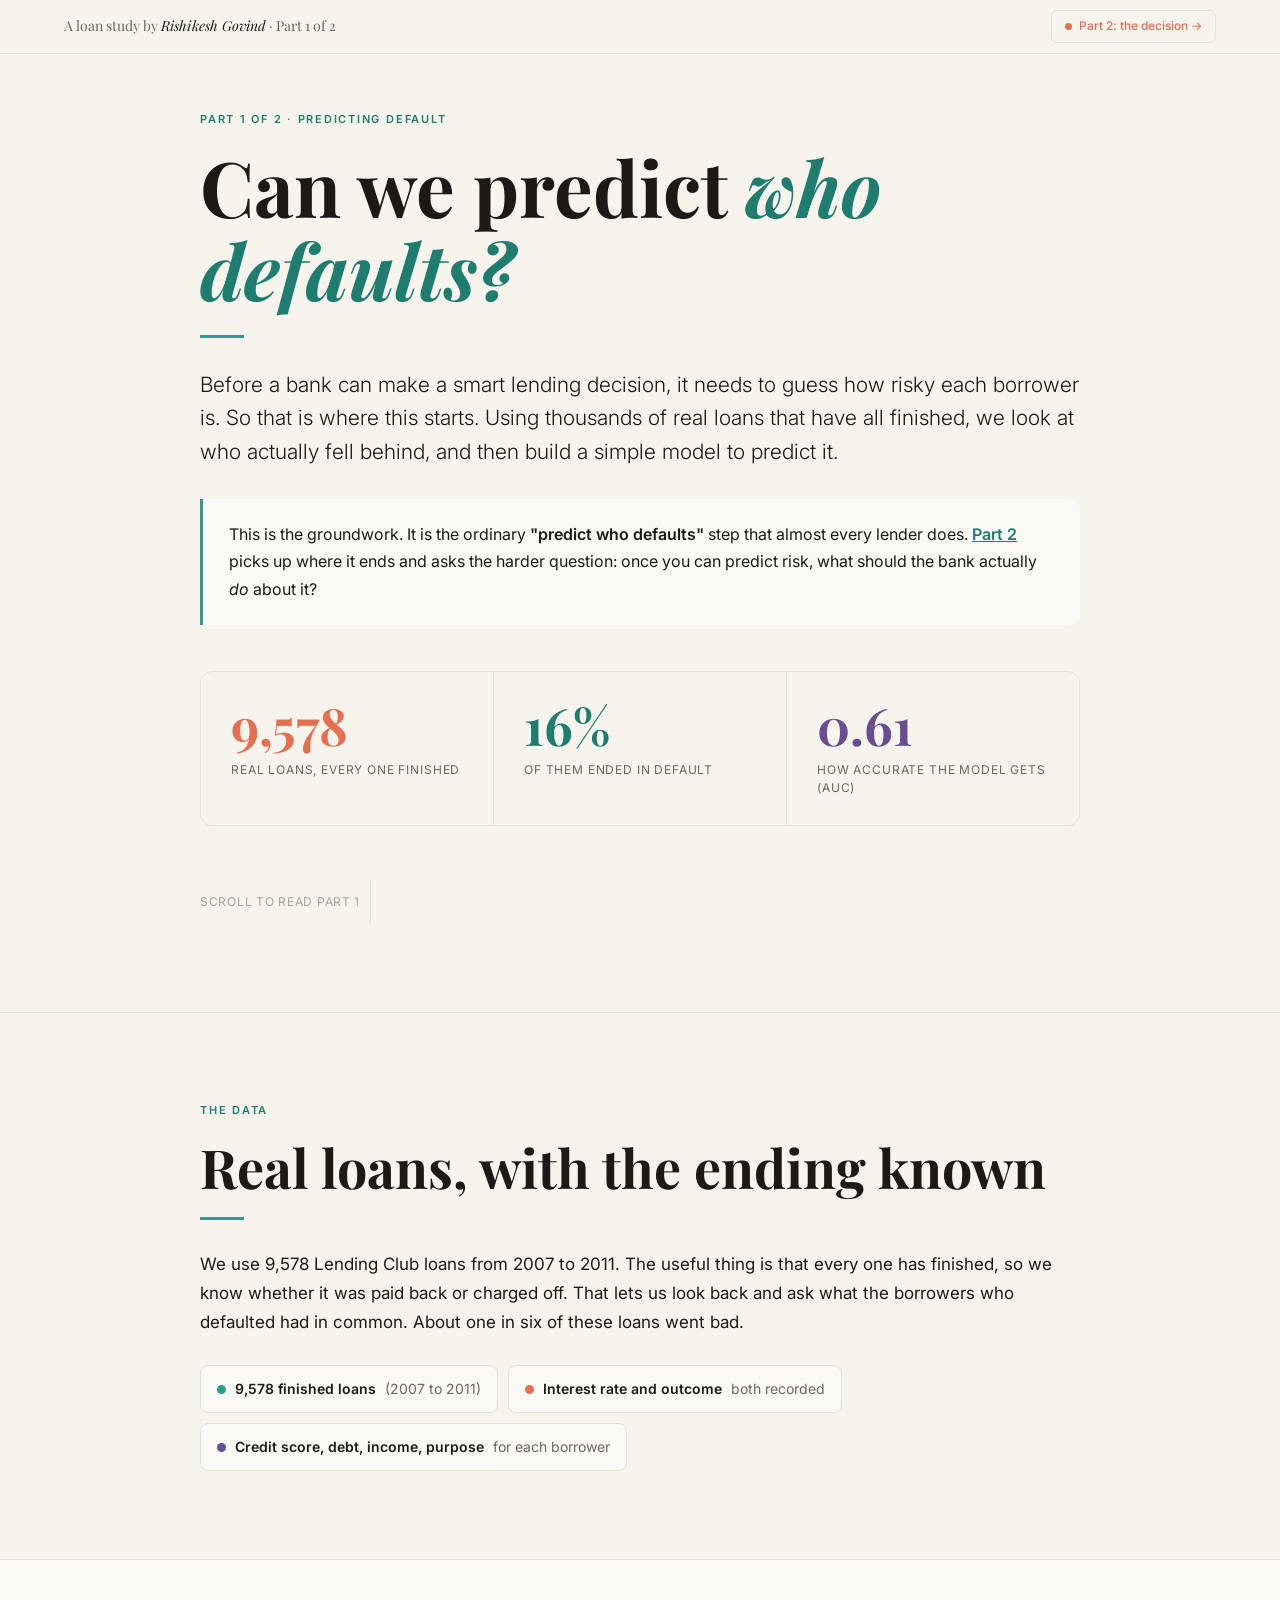
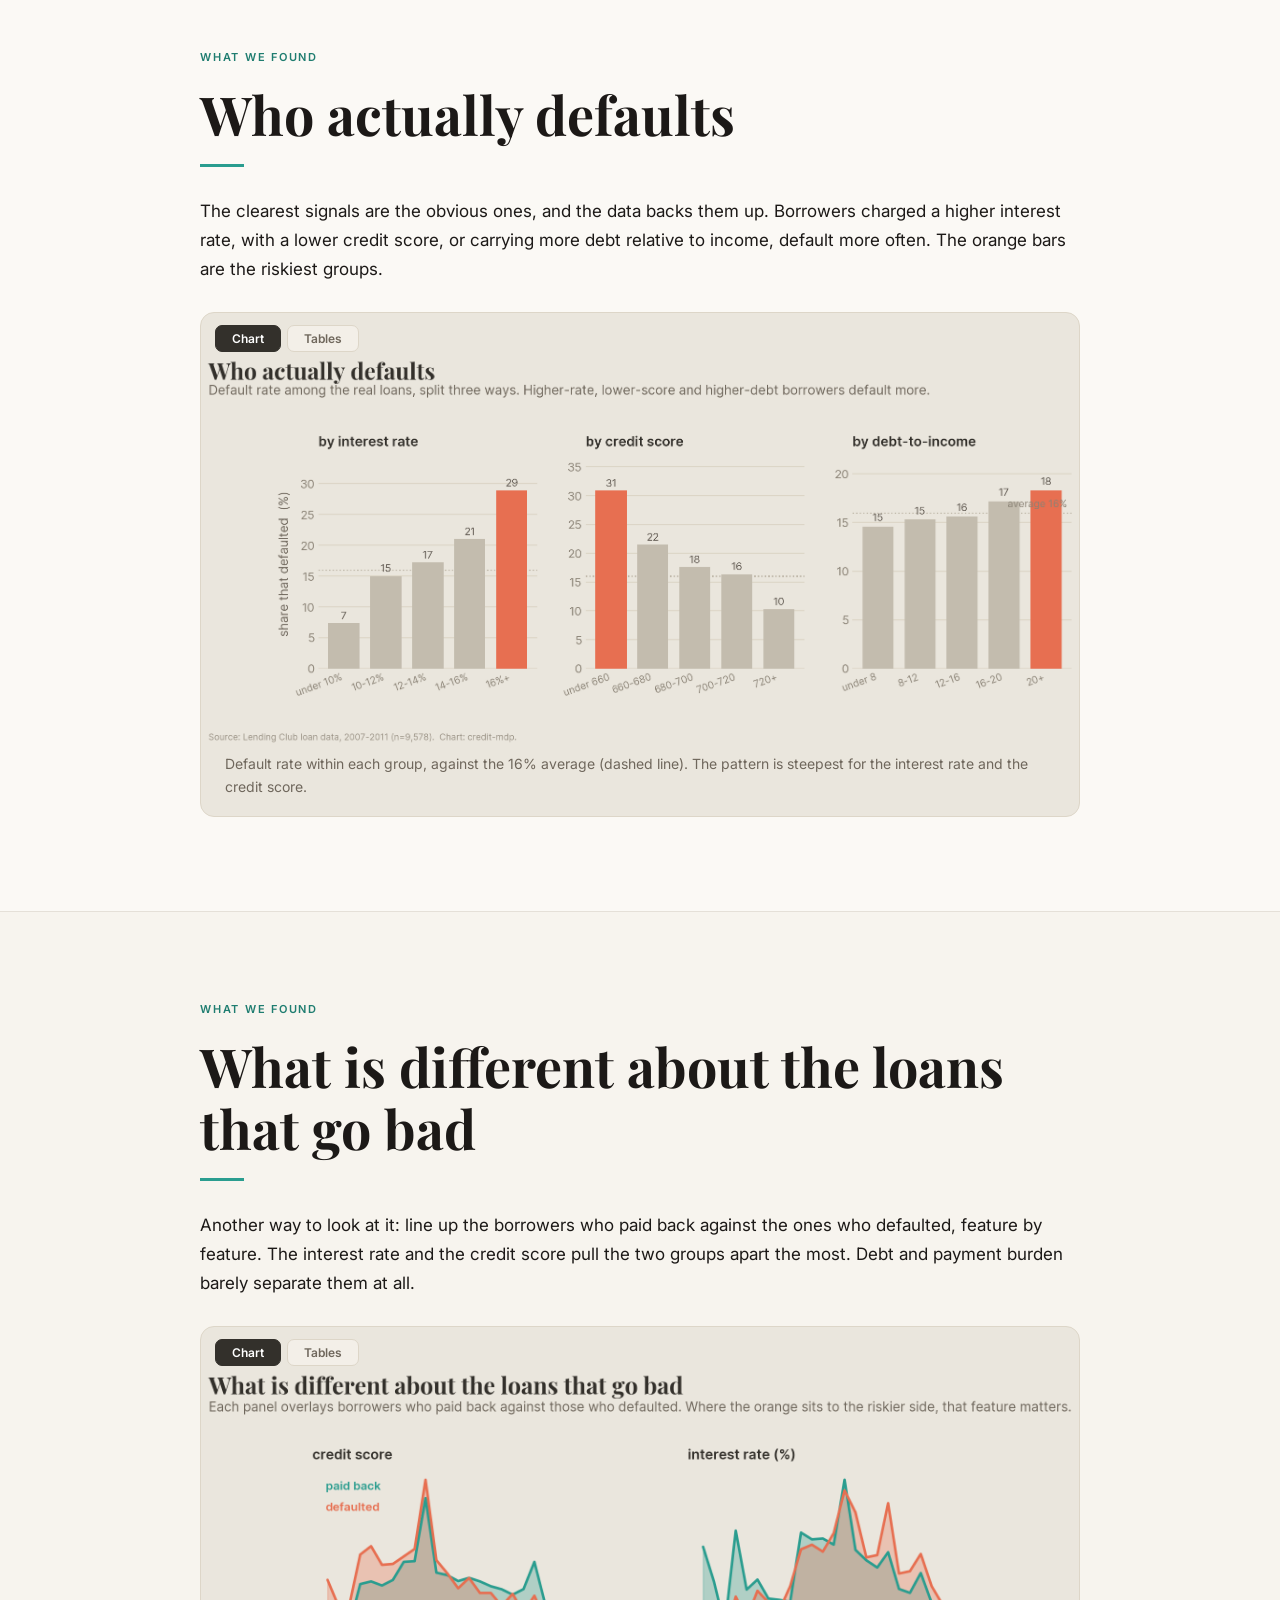
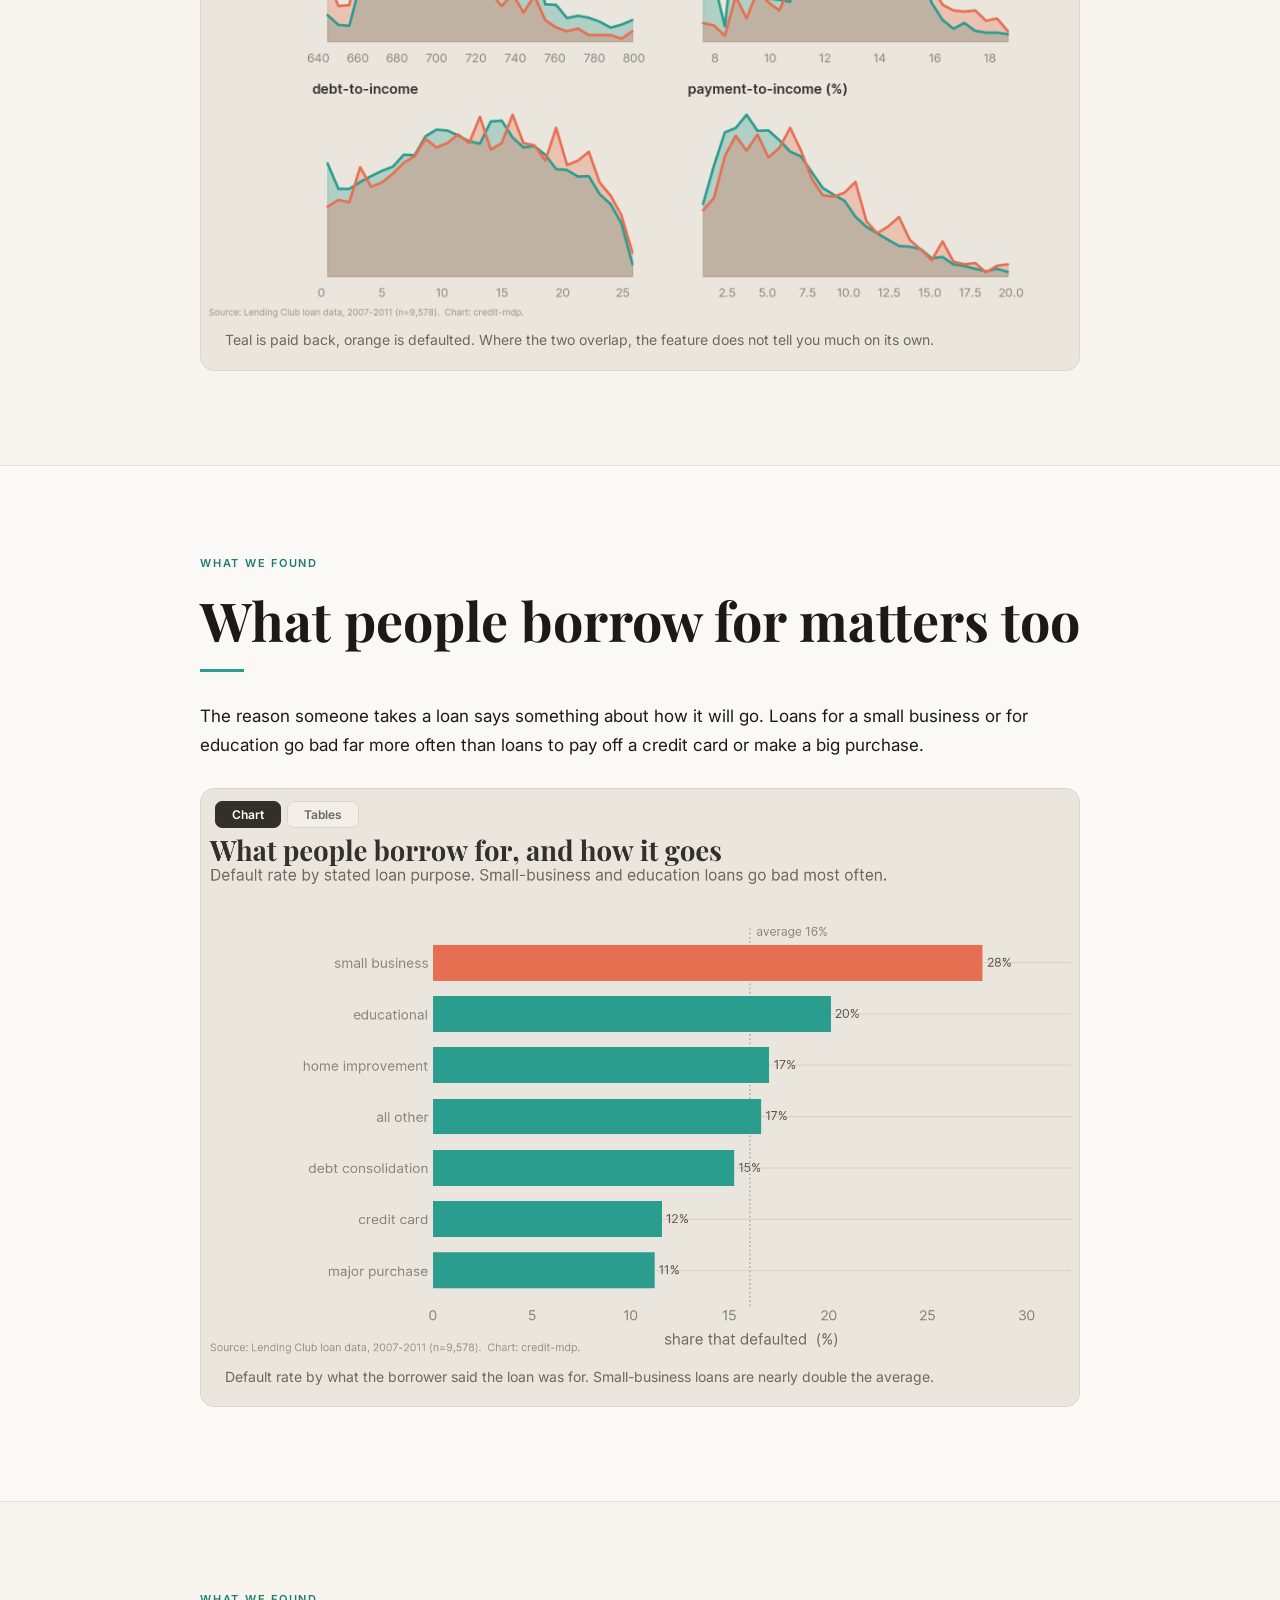
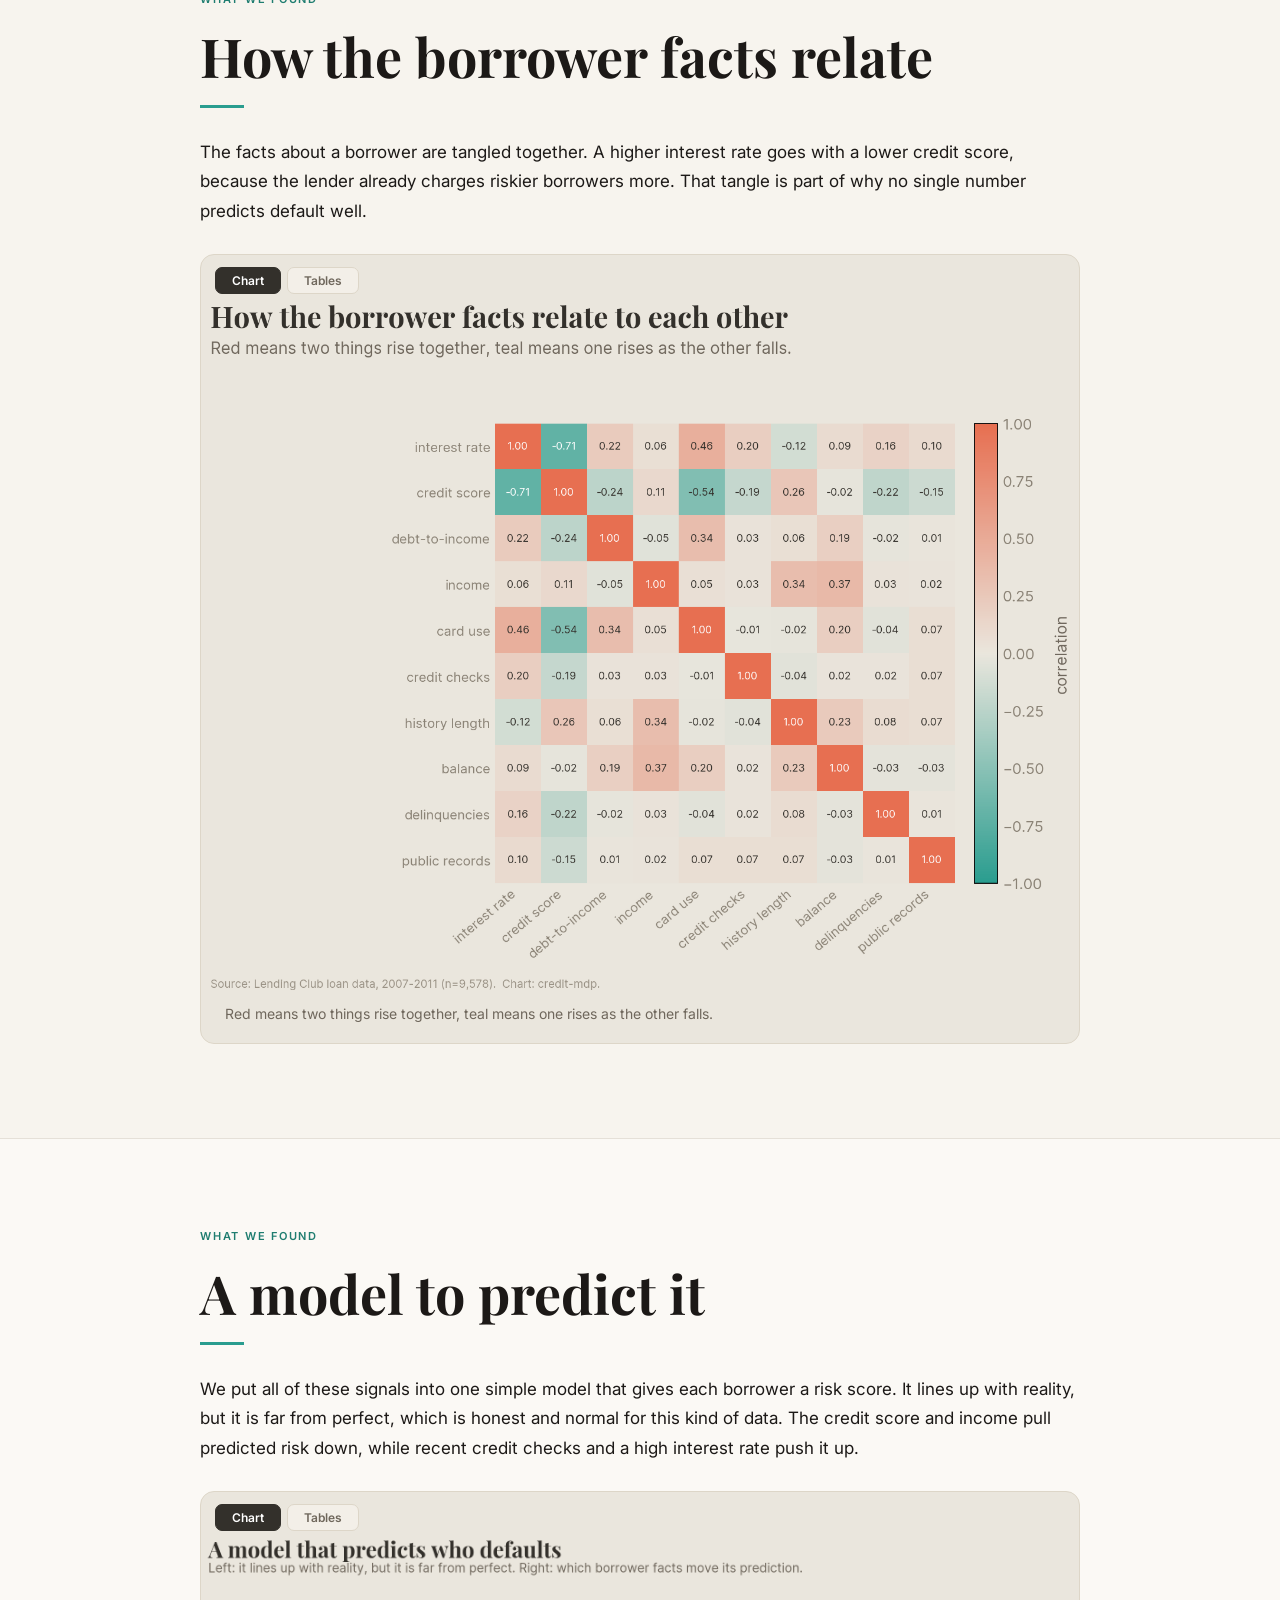
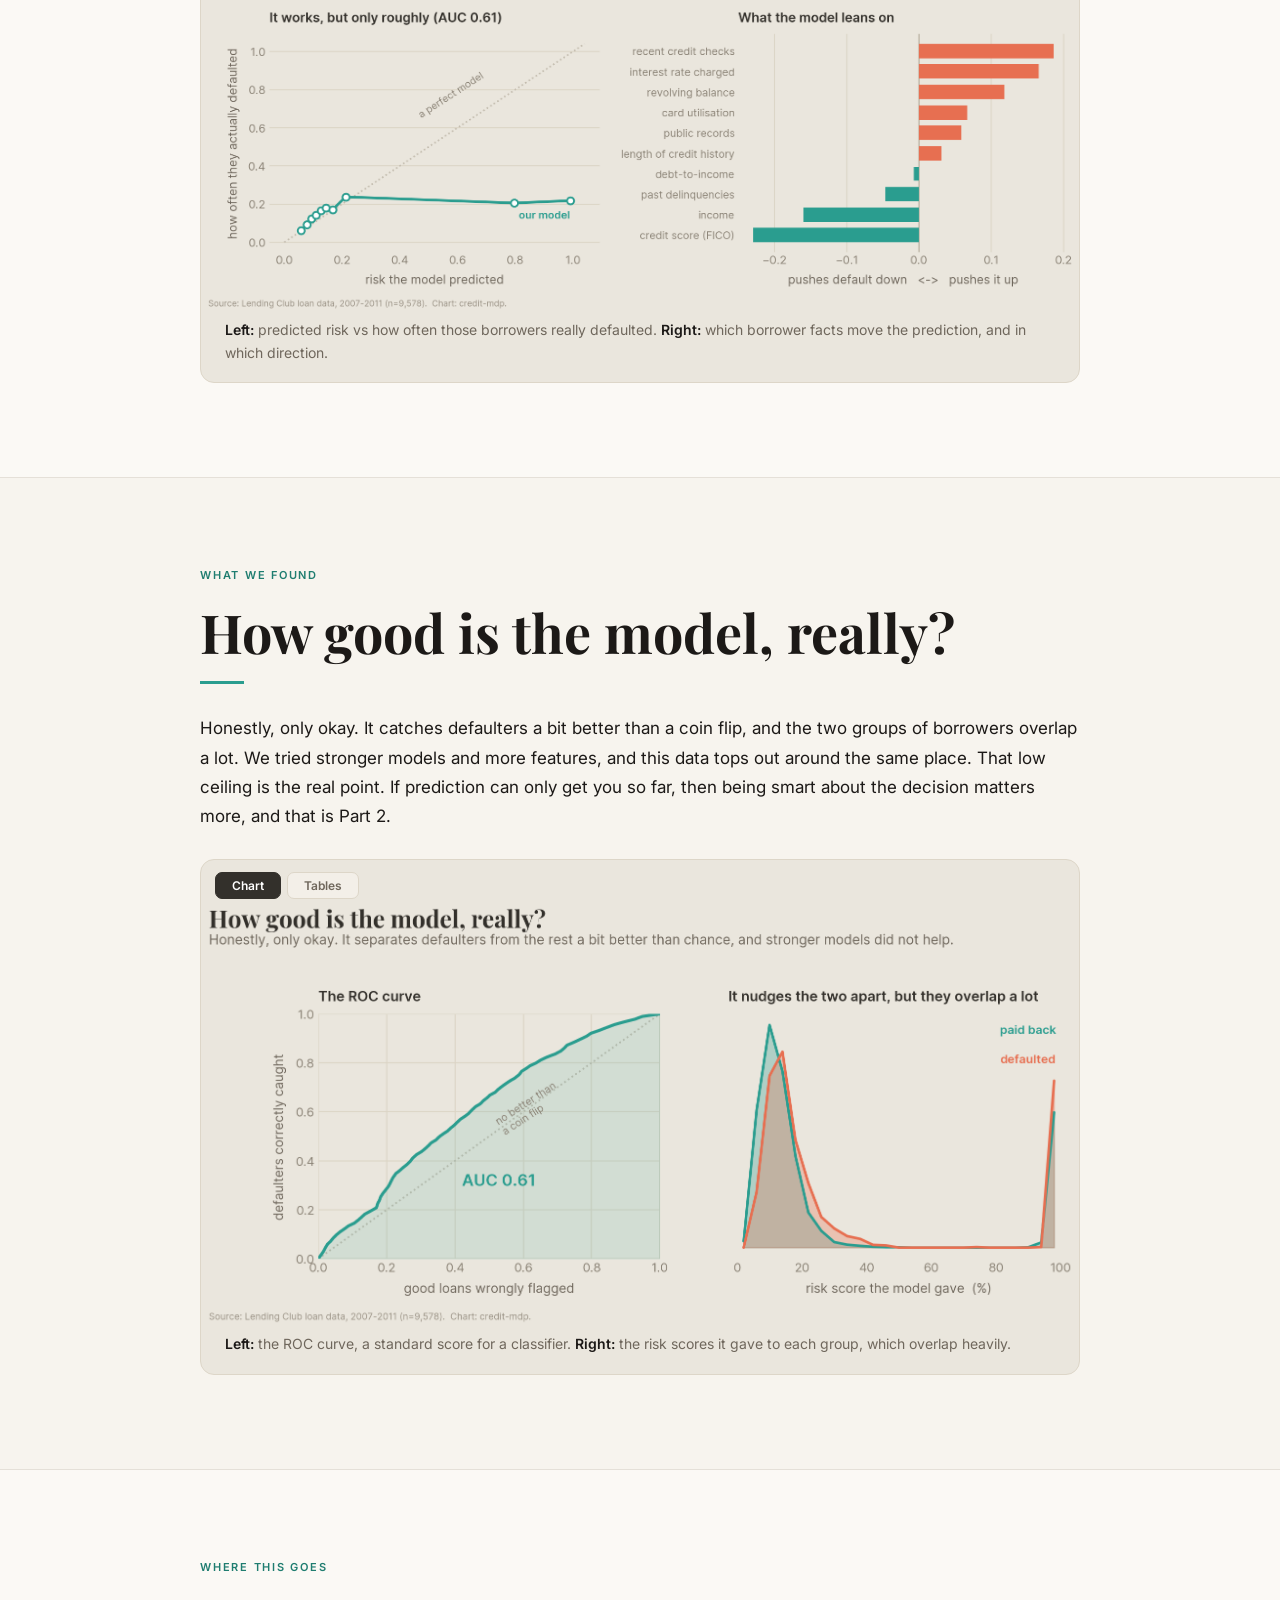
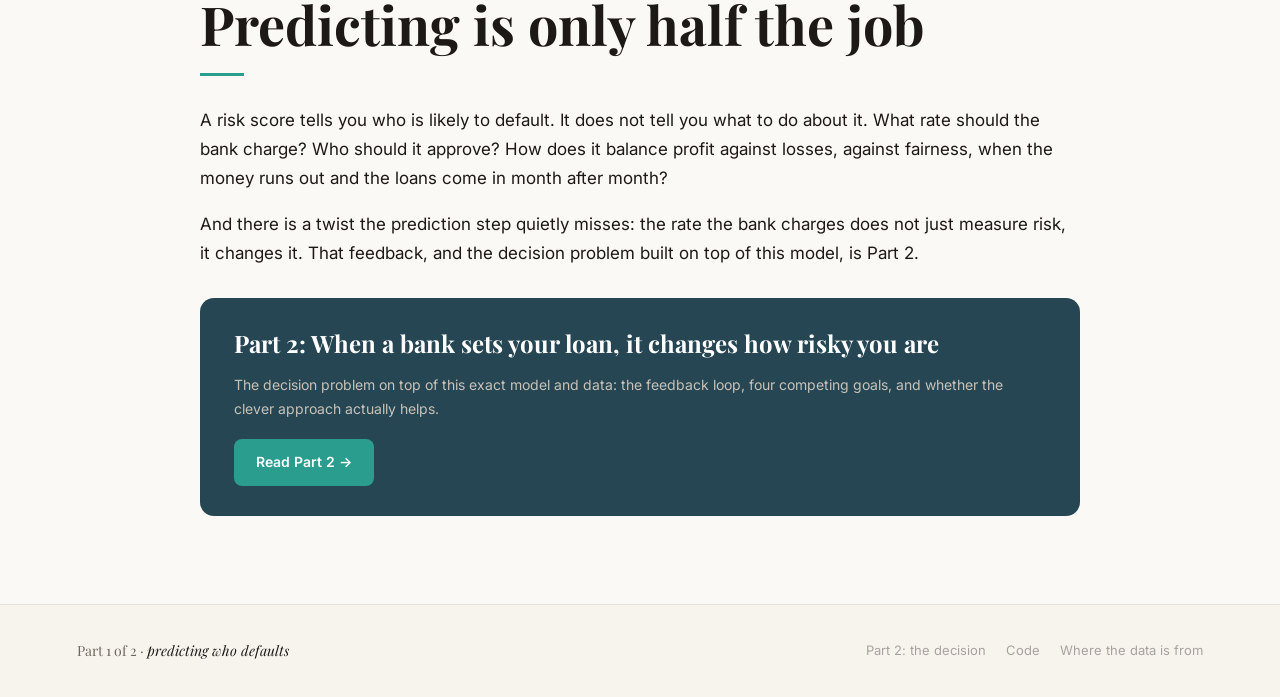
==== docs/part1.html @ 641b3287 "add prediction page" ====
<!DOCTYPE html>
<html lang="en">
<head>
<meta charset="utf-8" />
<meta name="viewport" content="width=device-width, initial-scale=1" />
<title>Part 1 — Can we predict who defaults?</title>
<link rel="preconnect" href="https://fonts.googleapis.com">
<link rel="preconnect" href="https://fonts.gstatic.com" crossorigin>
<link href="https://fonts.googleapis.com/css2?family=Playfair+Display:ital,wght@0,400;0,700;1,400;1,700&family=Inter:wght@300;400;500;600&display=swap" rel="stylesheet">
<link rel="stylesheet" href="style.css">
</head>
<body>

<nav id="topnav">
  <div class="brand">A loan study by <em>Rishikesh Govind</em> &middot; Part 1 of 2</div>
  <div class="nav-links">
    <a class="nav-link a2" href="index.html"><span class="dot"></span>Part 2: the decision &rarr;</a>
  </div>
</nav>

<!-- HERO -->
<section id="hero">
  <div class="fade in">
    <div class="eyebrow">Part 1 of 2 &middot; predicting default</div>
    <h1>Can we predict <em>who defaults?</em></h1>
    <div class="accent-line"></div>
    <p class="lead">Before a bank can make a smart lending decision, it needs to guess
    how risky each borrower is. So that is where this starts. Using thousands of real
    loans that have all finished, we look at who actually fell behind, and then build
    a simple model to predict it.</p>
    <div class="hero-note">
      <p>This is the groundwork. It is the ordinary <strong>"predict who defaults"</strong>
      step that almost every lender does. <a href="index.html" style="color:var(--teal-deep);font-weight:600;">Part 2</a>
      picks up where it ends and asks the harder question: once you can predict risk,
      what should the bank actually <em>do</em> about it?</p>
    </div>
    <div class="hero-stats">
      <div class="stat"><div class="num o">9,578</div><div class="lbl">real loans, every one finished</div></div>
      <div class="stat"><div class="num">16%</div><div class="lbl">of them ended in default</div></div>
      <div class="stat"><div class="num v">0.61</div><div class="lbl">how accurate the model gets (AUC)</div></div>
    </div>
    <div class="scroll-cue">SCROLL TO READ PART 1</div>
  </div>
</section>

<!-- DATA -->
<section id="data">
  <div class="fade">
    <div class="eyebrow">The data</div>
    <h2>Real loans, with the ending known</h2>
    <div class="accent-line"></div>
    <p>We use 9,578 Lending Club loans from 2007 to 2011. The useful thing is that
    every one has finished, so we know whether it was paid back or charged off. That
    lets us look back and ask what the borrowers who defaulted had in common. About
    one in six of these loans went bad.</p>
    <div class="chips">
      <span class="chip"><span class="d" style="background:var(--teal)"></span><strong>9,578 finished loans</strong> (2007 to 2011)</span>
      <span class="chip"><span class="d" style="background:var(--orange)"></span><strong>Interest rate and outcome</strong> both recorded</span>
      <span class="chip"><span class="d" style="background:var(--violet)"></span><strong>Credit score, debt, income, purpose</strong> for each borrower</span>
    </div>
  </div>
</section>

<!-- WHO DEFAULTS -->
<section id="who" class="alt">
  <div class="fade">
    <div class="eyebrow">What we found</div>
    <h2>Who actually defaults</h2>
    <div class="accent-line"></div>
    <p>The clearest signals are the obvious ones, and the data backs them up.
    Borrowers charged a higher interest rate, with a lower credit score, or carrying
    more debt relative to income, default more often. The orange bars are the riskiest
    groups.</p>
    <figure class="viz">
      <div class="viz-tabs">
        <button class="viz-tab is-active" data-view="chart">Chart</button>
        <button class="viz-tab" data-view="data">Tables</button>
      </div>
      <div class="viz-chart"><img src="figures/who_defaults.png" alt="Default rate by interest rate, credit score, and debt-to-income" /></div>
      <div class="viz-data" hidden>
        <!-- TABLE:who_defaults:START -->
<p class="data-h">Default rate by interest rate</p><table class="data-table"><thead><tr><th>Group</th><th>Default rate</th></tr></thead><tbody><tr><td>under 10%</td><td>7%</td></tr><tr><td>10-12%</td><td>15%</td></tr><tr><td>12-14%</td><td>17%</td></tr><tr><td>14-16%</td><td>21%</td></tr><tr><td>16%+</td><td>29%</td></tr></tbody></table><p class="data-h">Default rate by credit score</p><table class="data-table"><thead><tr><th>Group</th><th>Default rate</th></tr></thead><tbody><tr><td>under 660</td><td>31%</td></tr><tr><td>660-680</td><td>22%</td></tr><tr><td>680-700</td><td>18%</td></tr><tr><td>700-720</td><td>16%</td></tr><tr><td>720+</td><td>10%</td></tr></tbody></table><p class="data-h">Default rate by debt-to-income</p><table class="data-table"><thead><tr><th>Group</th><th>Default rate</th></tr></thead><tbody><tr><td>under 8</td><td>15%</td></tr><tr><td>8-12</td><td>15%</td></tr><tr><td>12-16</td><td>16%</td></tr><tr><td>16-20</td><td>17%</td></tr><tr><td>20+</td><td>18%</td></tr></tbody></table><p class="data-caption">Every bar on the chart. Overall default rate 16% across 9,578 loans.</p>
<!-- TABLE:who_defaults:END -->
      </div>
      <figcaption class="fig-cap">Default rate within each group, against the 16%
      average (dashed line). The pattern is steepest for the interest rate and the
      credit score.</figcaption>
    </figure>
  </div>
</section>

<!-- DISTRIBUTIONS -->
<section id="distributions">
  <div class="fade">
    <div class="eyebrow">What we found</div>
    <h2>What is different about the loans that go bad</h2>
    <div class="accent-line"></div>
    <p>Another way to look at it: line up the borrowers who paid back against the ones
    who defaulted, feature by feature. The interest rate and the credit score pull the
    two groups apart the most. Debt and payment burden barely separate them at all.</p>
    <figure class="viz">
      <div class="viz-tabs">
        <button class="viz-tab is-active" data-view="chart">Chart</button>
        <button class="viz-tab" data-view="data">Tables</button>
      </div>
      <div class="viz-chart"><img src="figures/distributions.png" alt="distributions" /></div>
      <div class="viz-data" hidden>
        <!-- TABLE:distributions:START -->
<table class="data-table"><thead><tr><th>Feature</th><th>Typical: paid back</th><th>Typical: defaulted</th></tr></thead><tbody><tr><td>credit score</td><td>707.0</td><td>692.0</td></tr><tr><td>interest rate (%)</td><td>12.2</td><td>13.2</td></tr><tr><td>debt-to-income</td><td>12.5</td><td>13.3</td></tr><tr><td>payment-to-income (%)</td><td>5.8</td><td>6.5</td></tr></tbody></table><p class="data-caption">The median borrower in each group. Bigger gaps mean the feature separates the two outcomes more.</p>
<!-- TABLE:distributions:END -->
      </div>
      <figcaption class="fig-cap">Teal is paid back, orange is defaulted. Where the two
      overlap, the feature does not tell you much on its own.</figcaption>
    </figure>
  </div>
</section>

<!-- PURPOSE -->
<section id="purpose" class="alt">
  <div class="fade">
    <div class="eyebrow">What we found</div>
    <h2>What people borrow for matters too</h2>
    <div class="accent-line"></div>
    <p>The reason someone takes a loan says something about how it will go. Loans for
    a small business or for education go bad far more often than loans to pay off a
    credit card or make a big purchase.</p>
    <figure class="viz">
      <div class="viz-tabs">
        <button class="viz-tab is-active" data-view="chart">Chart</button>
        <button class="viz-tab" data-view="data">Tables</button>
      </div>
      <div class="viz-chart"><img src="figures/default_by_purpose.png" alt="Default rate by stated loan purpose" /></div>
      <div class="viz-data" hidden>
        <!-- TABLE:default_by_purpose:START -->
<table class="data-table"><thead><tr><th>Loan purpose</th><th>Default rate</th><th>Number of loans</th></tr></thead><tbody><tr><td>small business</td><td>28%</td><td>619</td></tr><tr><td>educational</td><td>20%</td><td>343</td></tr><tr><td>home improvement</td><td>17%</td><td>629</td></tr><tr><td>all other</td><td>17%</td><td>2,331</td></tr><tr><td>debt consolidation</td><td>15%</td><td>3,957</td></tr><tr><td>credit card</td><td>12%</td><td>1,262</td></tr><tr><td>major purchase</td><td>11%</td><td>437</td></tr></tbody></table><p class="data-caption">Default rate by stated purpose. Overall 16%.</p>
<!-- TABLE:default_by_purpose:END -->
      </div>
      <figcaption class="fig-cap">Default rate by what the borrower said the loan was
      for. Small-business loans are nearly double the average.</figcaption>
    </figure>
  </div>
</section>

<!-- CORRELATIONS -->
<section id="correlations">
  <div class="fade">
    <div class="eyebrow">What we found</div>
    <h2>How the borrower facts relate</h2>
    <div class="accent-line"></div>
    <p>The facts about a borrower are tangled together. A higher interest rate goes
    with a lower credit score, because the lender already charges riskier borrowers
    more. That tangle is part of why no single number predicts default well.</p>
    <figure class="viz">
      <div class="viz-tabs">
        <button class="viz-tab is-active" data-view="chart">Chart</button>
        <button class="viz-tab" data-view="data">Tables</button>
      </div>
      <div class="viz-chart"><img src="figures/correlations.png" alt="correlations" /></div>
      <div class="viz-data" hidden>
        <!-- TABLE:correlations:START -->
<p class="data-h">How strongly each fact links to defaulting</p><table class="data-table"><thead><tr><th>Borrower fact</th><th>Link to defaulting</th></tr></thead><tbody><tr><td>interest rate</td><td>+0.160</td></tr><tr><td>credit score</td><td>-0.150</td></tr><tr><td>credit checks</td><td>+0.149</td></tr><tr><td>card use</td><td>+0.082</td></tr><tr><td>balance</td><td>+0.054</td></tr><tr><td>public records</td><td>+0.049</td></tr><tr><td>debt-to-income</td><td>+0.037</td></tr><tr><td>income</td><td>-0.033</td></tr><tr><td>history length</td><td>-0.029</td></tr><tr><td>delinquencies</td><td>+0.009</td></tr></tbody></table><p class="data-h">The full table of relationships</p><div class="data-scroll"><table class="data-table"><thead><tr><th>fact</th><th>interest rate</th><th>credit score</th><th>debt-to-income</th><th>income</th><th>card use</th><th>credit checks</th><th>history length</th><th>balance</th><th>delinquencies</th><th>public records</th></tr></thead><tbody><tr><td>interest rate</td><td>+1.00</td><td>-0.71</td><td>+0.22</td><td>+0.06</td><td>+0.46</td><td>+0.20</td><td>-0.12</td><td>+0.09</td><td>+0.16</td><td>+0.10</td></tr><tr><td>credit score</td><td>-0.71</td><td>+1.00</td><td>-0.24</td><td>+0.11</td><td>-0.54</td><td>-0.19</td><td>+0.26</td><td>-0.02</td><td>-0.22</td><td>-0.15</td></tr><tr><td>debt-to-income</td><td>+0.22</td><td>-0.24</td><td>+1.00</td><td>-0.05</td><td>+0.34</td><td>+0.03</td><td>+0.06</td><td>+0.19</td><td>-0.02</td><td>+0.01</td></tr><tr><td>income</td><td>+0.06</td><td>+0.11</td><td>-0.05</td><td>+1.00</td><td>+0.05</td><td>+0.03</td><td>+0.34</td><td>+0.37</td><td>+0.03</td><td>+0.02</td></tr><tr><td>card use</td><td>+0.46</td><td>-0.54</td><td>+0.34</td><td>+0.05</td><td>+1.00</td><td>-0.01</td><td>-0.02</td><td>+0.20</td><td>-0.04</td><td>+0.07</td></tr><tr><td>credit checks</td><td>+0.20</td><td>-0.19</td><td>+0.03</td><td>+0.03</td><td>-0.01</td><td>+1.00</td><td>-0.04</td><td>+0.02</td><td>+0.02</td><td>+0.07</td></tr><tr><td>history length</td><td>-0.12</td><td>+0.26</td><td>+0.06</td><td>+0.34</td><td>-0.02</td><td>-0.04</td><td>+1.00</td><td>+0.23</td><td>+0.08</td><td>+0.07</td></tr><tr><td>balance</td><td>+0.09</td><td>-0.02</td><td>+0.19</td><td>+0.37</td><td>+0.20</td><td>+0.02</td><td>+0.23</td><td>+1.00</td><td>-0.03</td><td>-0.03</td></tr><tr><td>delinquencies</td><td>+0.16</td><td>-0.22</td><td>-0.02</td><td>+0.03</td><td>-0.04</td><td>+0.02</td><td>+0.08</td><td>-0.03</td><td>+1.00</td><td>+0.01</td></tr><tr><td>public records</td><td>+0.10</td><td>-0.15</td><td>+0.01</td><td>+0.02</td><td>+0.07</td><td>+0.07</td><td>+0.07</td><td>-0.03</td><td>+0.01</td><td>+1.00</td></tr></tbody></table></div><p class="data-caption">All the links to defaulting are weak, which is exactly why predicting it is hard.</p>
<!-- TABLE:correlations:END -->
      </div>
      <figcaption class="fig-cap">Red means two things rise together, teal means one
      rises as the other falls.</figcaption>
    </figure>
  </div>
</section>

<!-- MODEL -->
<section id="model" class="alt">
  <div class="fade">
    <div class="eyebrow">What we found</div>
    <h2>A model to predict it</h2>
    <div class="accent-line"></div>
    <p>We put all of these signals into one simple model that gives each borrower a
    risk score. It lines up with reality, but it is far from perfect, which is honest
    and normal for this kind of data. The credit score and income pull predicted risk
    down, while recent credit checks and a high interest rate push it up.</p>
    <figure class="viz">
      <div class="viz-tabs">
        <button class="viz-tab is-active" data-view="chart">Chart</button>
        <button class="viz-tab" data-view="data">Tables</button>
      </div>
      <div class="viz-chart"><img src="figures/model_drivers.png" alt="Model calibration and which features drive its prediction" /></div>
      <div class="viz-data" hidden>
        <!-- TABLE:model_drivers:START -->
<p class="data-h">What the model leans on</p><table class="data-table"><thead><tr><th>Borrower fact</th><th>Effect on predicted risk (+ raises, - lowers)</th></tr></thead><tbody><tr><td>recent credit checks</td><td>+0.19</td></tr><tr><td>interest rate charged</td><td>+0.17</td></tr><tr><td>revolving balance</td><td>+0.12</td></tr><tr><td>card utilisation</td><td>+0.07</td></tr><tr><td>public records</td><td>+0.06</td></tr><tr><td>length of credit history</td><td>+0.03</td></tr><tr><td>debt-to-income</td><td>-0.01</td></tr><tr><td>past delinquencies</td><td>-0.05</td></tr><tr><td>income</td><td>-0.16</td></tr><tr><td>credit score (FICO)</td><td>-0.23</td></tr></tbody></table><p class="data-h">How well it is calibrated</p><table class="data-table"><thead><tr><th>Risk the model predicted</th><th>How often they defaulted</th></tr></thead><tbody><tr><td>6%</td><td>6%</td></tr><tr><td>8%</td><td>9%</td></tr><tr><td>9%</td><td>12%</td></tr><tr><td>11%</td><td>14%</td></tr><tr><td>13%</td><td>17%</td></tr><tr><td>14%</td><td>18%</td></tr><tr><td>17%</td><td>17%</td></tr><tr><td>21%</td><td>24%</td></tr><tr><td>80%</td><td>21%</td></tr><tr><td>99%</td><td>22%</td></tr></tbody></table><p class="data-caption">Standardised effects, so they are comparable. Model AUC = 0.61.</p>
<!-- TABLE:model_drivers:END -->
      </div>
      <figcaption class="fig-cap"><b>Left:</b> predicted risk vs how often those
      borrowers really defaulted. <b>Right:</b> which borrower facts move the
      prediction, and in which direction.</figcaption>
    </figure>
  </div>
</section>

<!-- PERFORMANCE -->
<section id="performance">
  <div class="fade">
    <div class="eyebrow">What we found</div>
    <h2>How good is the model, really?</h2>
    <div class="accent-line"></div>
    <p>Honestly, only okay. It catches defaulters a bit better than a coin flip, and
    the two groups of borrowers overlap a lot. We tried stronger models and more
    features, and this data tops out around the same place. That low ceiling is the
    real point. If prediction can only get you so far, then being smart about the
    decision matters more, and that is Part 2.</p>
    <figure class="viz">
      <div class="viz-tabs">
        <button class="viz-tab is-active" data-view="chart">Chart</button>
        <button class="viz-tab" data-view="data">Tables</button>
      </div>
      <div class="viz-chart"><img src="figures/model_performance.png" alt="model_performance" /></div>
      <div class="viz-data" hidden>
        <!-- TABLE:model_performance:START -->
<table class="data-table"><thead><tr><th>Good loans wrongly flagged</th><th>Defaulters caught</th></tr></thead><tbody><tr><td>11%</td><td>15%</td></tr><tr><td>20%</td><td>28%</td></tr><tr><td>30%</td><td>44%</td></tr><tr><td>50%</td><td>67%</td></tr></tbody></table><p class="data-caption">A few points along the ROC curve. AUC = 0.61 (0.5 is a coin flip, 1.0 is perfect).</p>
<!-- TABLE:model_performance:END -->
      </div>
      <figcaption class="fig-cap"><b>Left:</b> the ROC curve, a standard score for a
      classifier. <b>Right:</b> the risk scores it gave to each group, which overlap
      heavily.</figcaption>
    </figure>
  </div>
</section>

<!-- HANDOFF -->
<section id="next" class="alt">
  <div class="fade">
    <div class="eyebrow">Where this goes</div>
    <h2>Predicting is only half the job</h2>
    <div class="accent-line"></div>
    <p class="big-p">A risk score tells you who is likely to default. It does not tell
    you what to do about it. What rate should the bank charge? Who should it approve?
    How does it balance profit against losses, against fairness, when the money runs
    out and the loans come in month after month?</p>
    <p>And there is a twist the prediction step quietly misses: the rate the bank
    charges does not just measure risk, it changes it. That feedback, and the decision
    problem built on top of this model, is Part 2.</p>
    <div class="run" style="max-width:none;">
      <h3>Part 2: When a bank sets your loan, it changes how risky you are</h3>
      <p style="margin-bottom:18px;">The decision problem on top of this exact model
      and data: the feedback loop, four competing goals, and whether the clever
      approach actually helps.</p>
      <a href="index.html" style="display:inline-block; background:var(--teal); color:#fff; font-weight:600; font-size:14px; text-decoration:none; padding:11px 22px; border-radius:8px;">Read Part 2 &rarr;</a>
    </div>
  </div>
</section>

<footer>
  <div class="footer-brand">Part 1 of 2 &middot; <em>predicting who defaults</em></div>
  <div class="footer-links">
    <a href="index.html">Part 2: the decision</a>
    <a href="https://github.com/RishikeshGovind/credit-mdp" target="_blank" rel="noopener">Code</a>
    <a href="https://github.com/RishikeshGovind/credit-mdp/blob/main/data/PROVENANCE.md" target="_blank" rel="noopener">Where the data is from</a>
  </div>
</footer>

<script src="app.js" defer></script>
</body>
</html>
---- docs/style.css ----
:root{
  --bg:#F7F4EE; --surface:#FBF9F5; --border:#E5E0D8;
  --text:#1C1917; --muted:#6f675c; --subtle:#A8A29E;
  --teal:#2a9d8f; --teal-deep:#1f7d70;
  --orange:#e76f51; --slate:#264653; --violet:#6a4c93;
}
*{box-sizing:border-box;margin:0;padding:0;}
html{scroll-behavior:smooth;}
body{
  background:var(--bg); color:var(--text);
  font-family:'Inter',-apple-system,BlinkMacSystemFont,sans-serif;
  font-size:17px; line-height:1.72; overflow-x:hidden;
}
em{font-style:italic;}

#topnav{
  position:fixed; top:0; left:0; right:0; height:54px; z-index:200;
  background:rgba(247,244,238,.92); border-bottom:1px solid var(--border);
  backdrop-filter:blur(8px);
  display:flex; align-items:center; justify-content:space-between;
  padding:0 clamp(20px,5vw,80px);
}
.brand{font-family:'Playfair Display',serif; font-size:14px; color:var(--muted);}
.brand em{color:var(--text);}
.nav-links{display:flex; gap:6px;}
.nav-link{
  display:inline-flex; align-items:center; gap:7px; text-decoration:none;
  border:1px solid var(--border); border-radius:6px; padding:5px 13px;
  font-size:12px; font-weight:500; color:var(--muted); transition:all .2s;
}
.nav-link:hover{border-color:currentColor;}
.nav-link .dot{width:7px;height:7px;border-radius:50%;}
.nav-link.a1{color:var(--teal-deep);} .nav-link.a1 .dot{background:var(--teal);}
.nav-link.a1:hover{background:var(--teal);color:#fff;border-color:var(--teal);}
.nav-link.a2{color:var(--orange);} .nav-link.a2 .dot{background:var(--orange);}
.nav-link.a2:hover{background:var(--orange);color:#fff;border-color:var(--orange);}
@media(max-width:620px){.nav-link.hideS{display:none;}}

.eyebrow{font-size:11px; font-weight:600; letter-spacing:.16em; text-transform:uppercase; color:var(--teal-deep); margin-bottom:16px;}
h1{font-family:'Playfair Display',serif; font-size:clamp(42px,6vw,84px); line-height:1.08; margin-bottom:24px;}
h1 em{color:var(--teal-deep);}
h2{font-family:'Playfair Display',serif; font-size:clamp(30px,4.2vw,54px); line-height:1.16; margin-bottom:16px;}
h3{font-family:'Playfair Display',serif; font-size:clamp(19px,2vw,24px); line-height:1.3; margin-bottom:10px;}
.lead{font-size:21px; color:var(--text); font-weight:300; line-height:1.6; max-width:none;}
.accent-line{width:44px; height:3px; background:var(--teal); margin:18px 0 30px;}
p{max-width:none; margin-bottom:16px;}
.big-p{font-size:17px;}

section{padding:88px clamp(26px,6vw,120px);}
section+section{border-top:1px solid var(--border);}
.alt{background:var(--surface);}
/* keep section backgrounds full width but center the content so wide screens
   get balanced margins instead of a big empty strip on the right */
section > .fade{max-width:880px; margin:0 auto;}

#hero{min-height:100vh; display:flex; flex-direction:column; justify-content:center; padding-top:110px;}
.hero-note{
  margin-top:30px; padding:22px 26px; background:var(--surface);
  border-left:3px solid var(--teal); border-radius:0 10px 10px 0; max-width:none;
}
.hero-note p{font-size:16px; color:var(--text); margin-bottom:0; max-width:none;}
.hero-note strong{font-weight:600;}
.hero-stats{
  display:grid; grid-template-columns:repeat(3,1fr); gap:1px; margin-top:46px; max-width:none;
  border:1px solid var(--border); border-radius:12px; overflow:hidden; background:var(--border);
}
.stat{padding:28px 30px; background:var(--bg);}
.stat .num{font-family:'Playfair Display',serif; font-size:clamp(32px,4vw,54px); font-weight:700; line-height:1; color:var(--teal-deep);}
.stat .num.o{color:var(--orange);} .stat .num.v{color:var(--violet);}
.stat .lbl{font-size:12px; color:var(--muted); margin-top:10px; text-transform:uppercase; letter-spacing:.07em; line-height:1.5;}
.scroll-cue{margin-top:54px; display:flex; align-items:center; gap:10px; font-size:12px; color:var(--subtle); letter-spacing:.06em;}
.scroll-cue::after{content:''; width:1px; height:44px; background:var(--border);}

.two-col{display:grid; grid-template-columns:1fr 1fr; gap:52px; margin-top:40px; align-items:start;}
@media(max-width:760px){.two-col{grid-template-columns:1fr;}}
.two-col h3{margin-bottom:12px;}
.tag{display:inline-block; border-radius:20px; padding:4px 14px; font-size:12px; font-weight:600; margin-bottom:16px;}
.tag.grey{background:#EFEAE1; color:#857c6e; border:1px solid var(--border);}
.tag.warm{background:#FDEDE8; color:#9C3B26; border:1px solid #F3B6A6;}
.two-col p{color:var(--muted); margin-bottom:14px;}

.cards3{display:grid; grid-template-columns:repeat(3,1fr); gap:20px; margin-top:44px;}
@media(max-width:820px){.cards3{grid-template-columns:1fr;}}
.card{padding:26px 24px; background:var(--surface); border:1px solid var(--border); border-radius:12px;}
.card .num{font-family:'Playfair Display',serif; font-size:30px; font-weight:700; line-height:1; margin-bottom:12px;}
.card.c1 .num{color:var(--teal-deep);} .card.c2 .num{color:var(--orange);} .card.c3 .num{color:var(--violet);}
.card h4{font-family:'Playfair Display',serif; font-size:19px; margin-bottom:8px;}
.card p{font-size:14px; color:var(--muted); margin-bottom:0;}

.fig{margin:28px 0 6px; background:#eae6dd; border:1px solid #ddd6c8; border-radius:14px; overflow:hidden; box-shadow:0 1px 3px rgba(40,30,20,.05);}
.fig img{width:100%; height:auto; display:block;}
.fig-cap{font-size:14px; color:var(--muted); line-height:1.6; padding:4px 24px 18px; max-width:none;}
.fig-cap b{color:var(--text); font-weight:600;}

.callout{margin:24px 0; padding:22px 26px; background:#FFF6F2; border:1.5px solid var(--orange); border-radius:12px; display:flex; gap:16px; align-items:flex-start; max-width:none;}
.callout .ic{font-size:22px;}
.callout h4{font-family:'Playfair Display',serif; font-size:18px; margin-bottom:6px;}
.callout p{font-size:15px; color:var(--muted); margin-bottom:0; max-width:none;}

.chips{display:flex; flex-wrap:wrap; gap:10px; margin-top:28px;}
.chip{display:inline-flex; align-items:center; gap:9px; background:var(--surface); border:1px solid var(--border); border-radius:8px; padding:11px 16px; font-size:14px; color:var(--muted);}
.chip strong{color:var(--text); font-weight:600;}
.chip .d{width:9px;height:9px;border-radius:50%;}

.lim{list-style:none; margin-top:30px; max-width:none;}
.lim li{display:flex; gap:16px; padding:18px 0; border-bottom:1px solid var(--border); font-size:15px; color:var(--muted); line-height:1.6;}
.lim li:last-child{border-bottom:none;}
.lim li strong{color:var(--text); display:block; margin-bottom:3px;}
.lim .n{font-family:'Playfair Display',serif; font-size:21px; font-weight:700; color:var(--teal-deep); width:24px; flex-shrink:0;}

.run{margin-top:30px; background:var(--slate); color:#EDE9E2; border-radius:14px; padding:30px 34px; max-width:680px;}
.run h3{color:#fff; margin-bottom:14px;}
.run code{display:block; background:rgba(255,255,255,.08); border-radius:6px; padding:12px 16px; font-family:'SF Mono',ui-monospace,Menlo,monospace; font-size:13px; color:#bfe9e1; margin:6px 0;}
.run p{font-size:14px; color:#c8c2b8; margin:14px 0 0; max-width:none;}

footer{padding:34px clamp(26px,6vw,120px); border-top:1px solid var(--border); display:flex; align-items:center; justify-content:space-between; flex-wrap:wrap; gap:16px;}
.footer-brand{font-family:'Playfair Display',serif; font-size:14px; color:var(--muted);}
.footer-brand em{color:var(--text);}
.footer-links{display:flex; gap:20px; flex-wrap:wrap;}
.footer-links a{font-size:13px; color:var(--subtle); text-decoration:none;}
.footer-links a:hover{color:var(--text);}

.fade{opacity:0; transform:translateY(20px); transition:opacity .6s ease, transform .6s ease;}
.fade.in{opacity:1; transform:none;}

/* chart / numbers toggle */
.viz{margin:28px 0 6px; background:#eae6dd; border:1px solid #ddd6c8; border-radius:14px; overflow:hidden;}
.viz-tabs{display:flex; gap:6px; padding:12px 14px 2px;}
.viz-tab{font-family:'Inter',sans-serif; font-size:12px; font-weight:600; color:#6f675c; background:#f3efe8; border:1px solid #ddd6c8; border-radius:7px; padding:5px 16px; cursor:pointer; transition:all .15s;}
.viz-tab:hover{color:#33302b;}
.viz-tab.is-active{background:#33302b; color:#fff; border-color:#33302b;}
.viz-chart img{width:100%; height:auto; display:block;}
.viz-chart[hidden],.viz-data[hidden]{display:none;}
.viz-data{padding:12px 24px 22px; overflow-x:auto;}
.data-table{min-width:480px;}
.data-table{width:100%; border-collapse:collapse; font-family:'Inter',sans-serif; font-size:13.5px; color:#33302b;}
.data-table th{text-align:right; font-weight:600; color:#6f675c; padding:9px 12px; border-bottom:2px solid #c9bfac;}
.data-table th:first-child,.data-table td:first-child{text-align:left;}
.data-table td{text-align:right; padding:8px 12px; border-bottom:1px solid #ddd6c8; font-variant-numeric:tabular-nums;}
.data-table tbody tr:last-child td{border-bottom:none;}
.data-table tbody tr:hover{background:#f1ede5;}
.data-caption{font-size:12.5px; color:#8a8275; line-height:1.55; margin:16px 2px 0; max-width:none;}
.data-h{font-family:'Playfair Display',serif; font-size:16px; color:#33302b; margin:22px 2px 8px;}
.data-h:first-child{margin-top:4px;}
.data-scroll{max-height:340px; overflow:auto; border:1px solid #ddd6c8; border-radius:8px; background:#f1ede5;}
.data-scroll .data-table{min-width:480px;}
.data-scroll thead th{position:sticky; top:0; background:#e3ded3;}
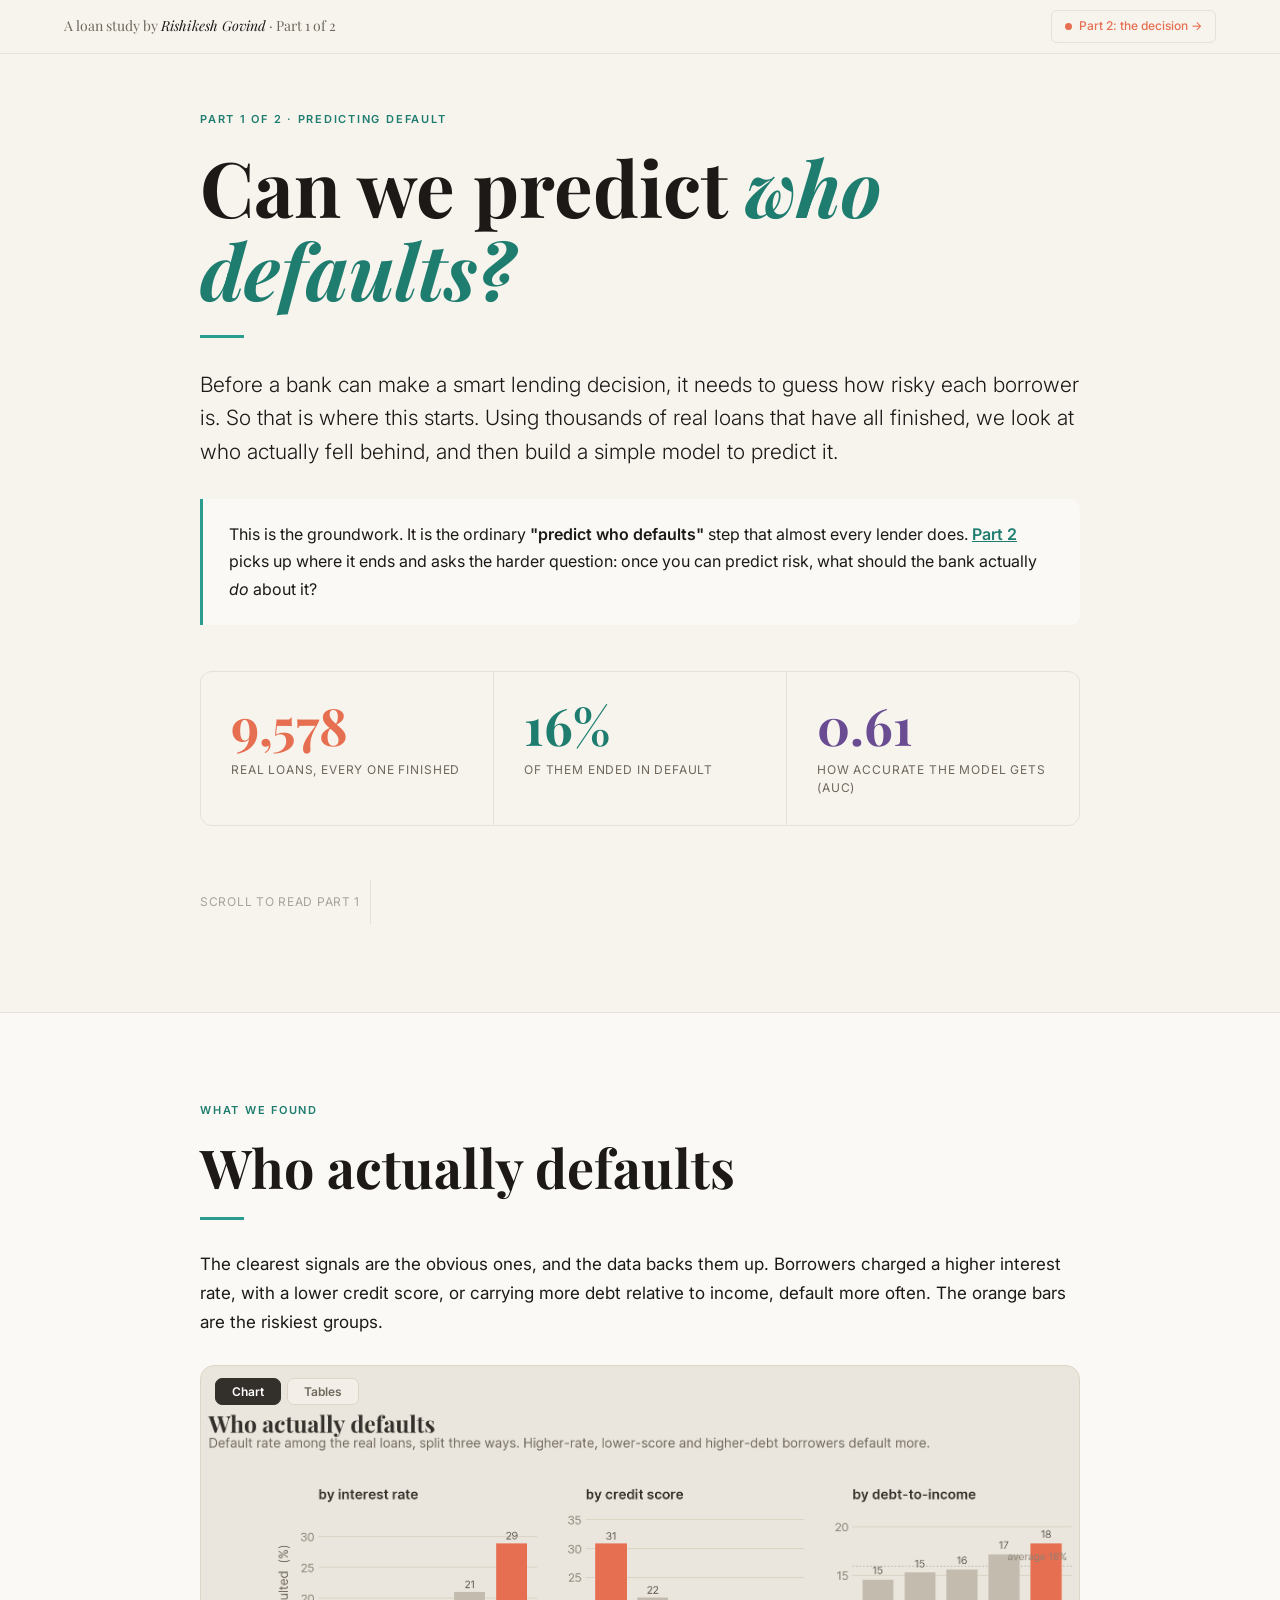
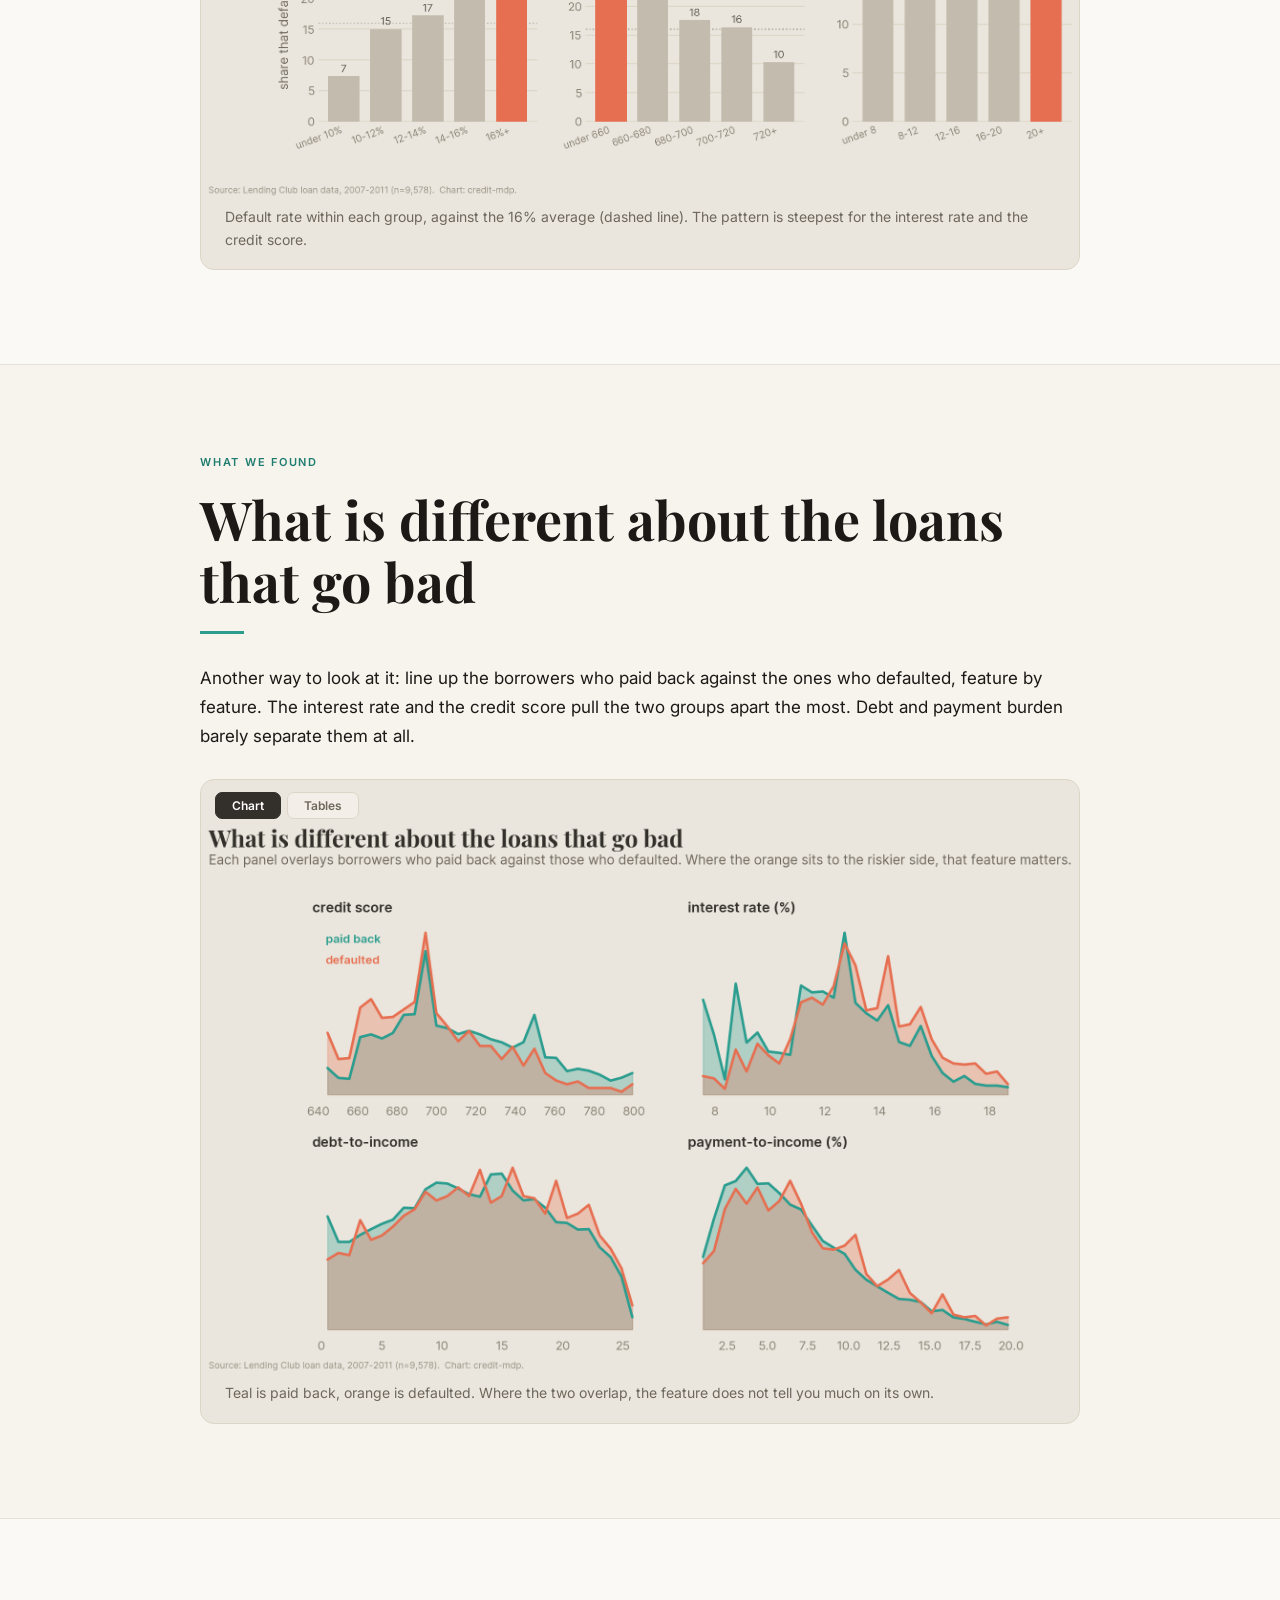
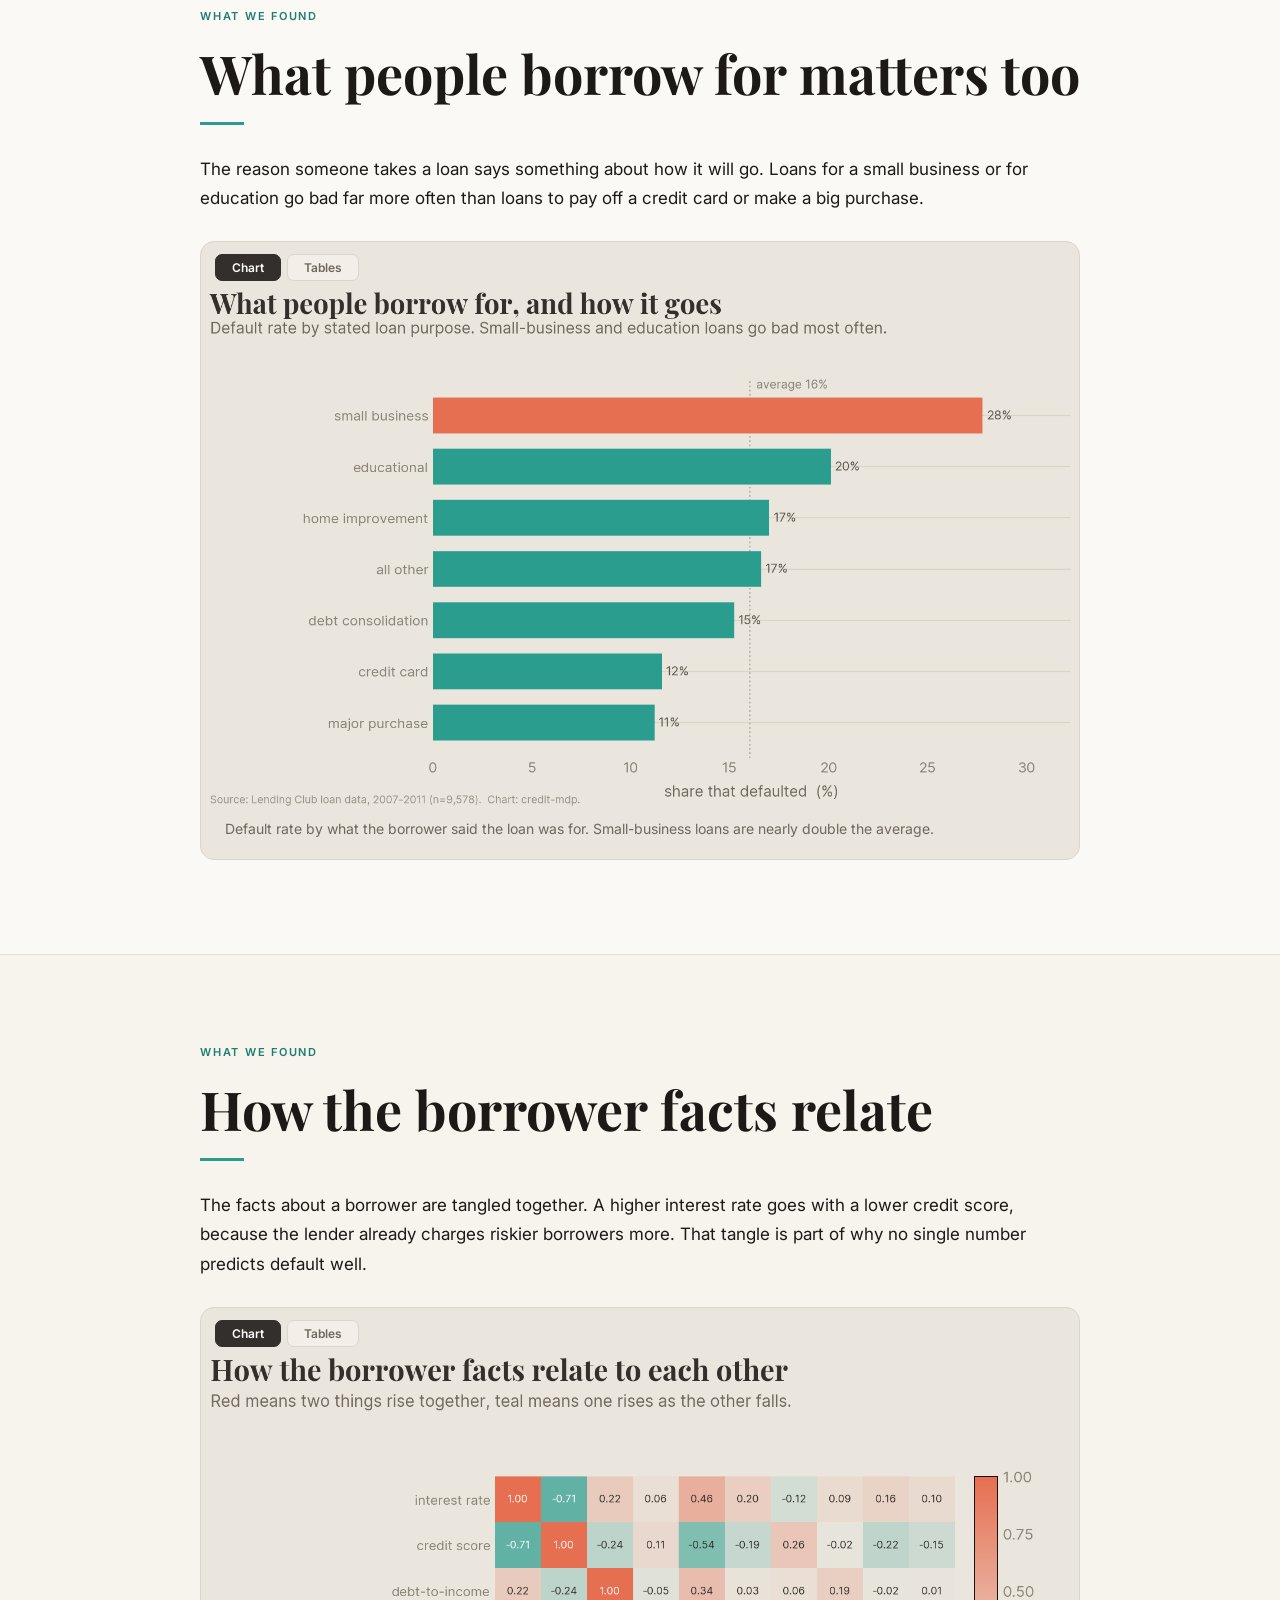
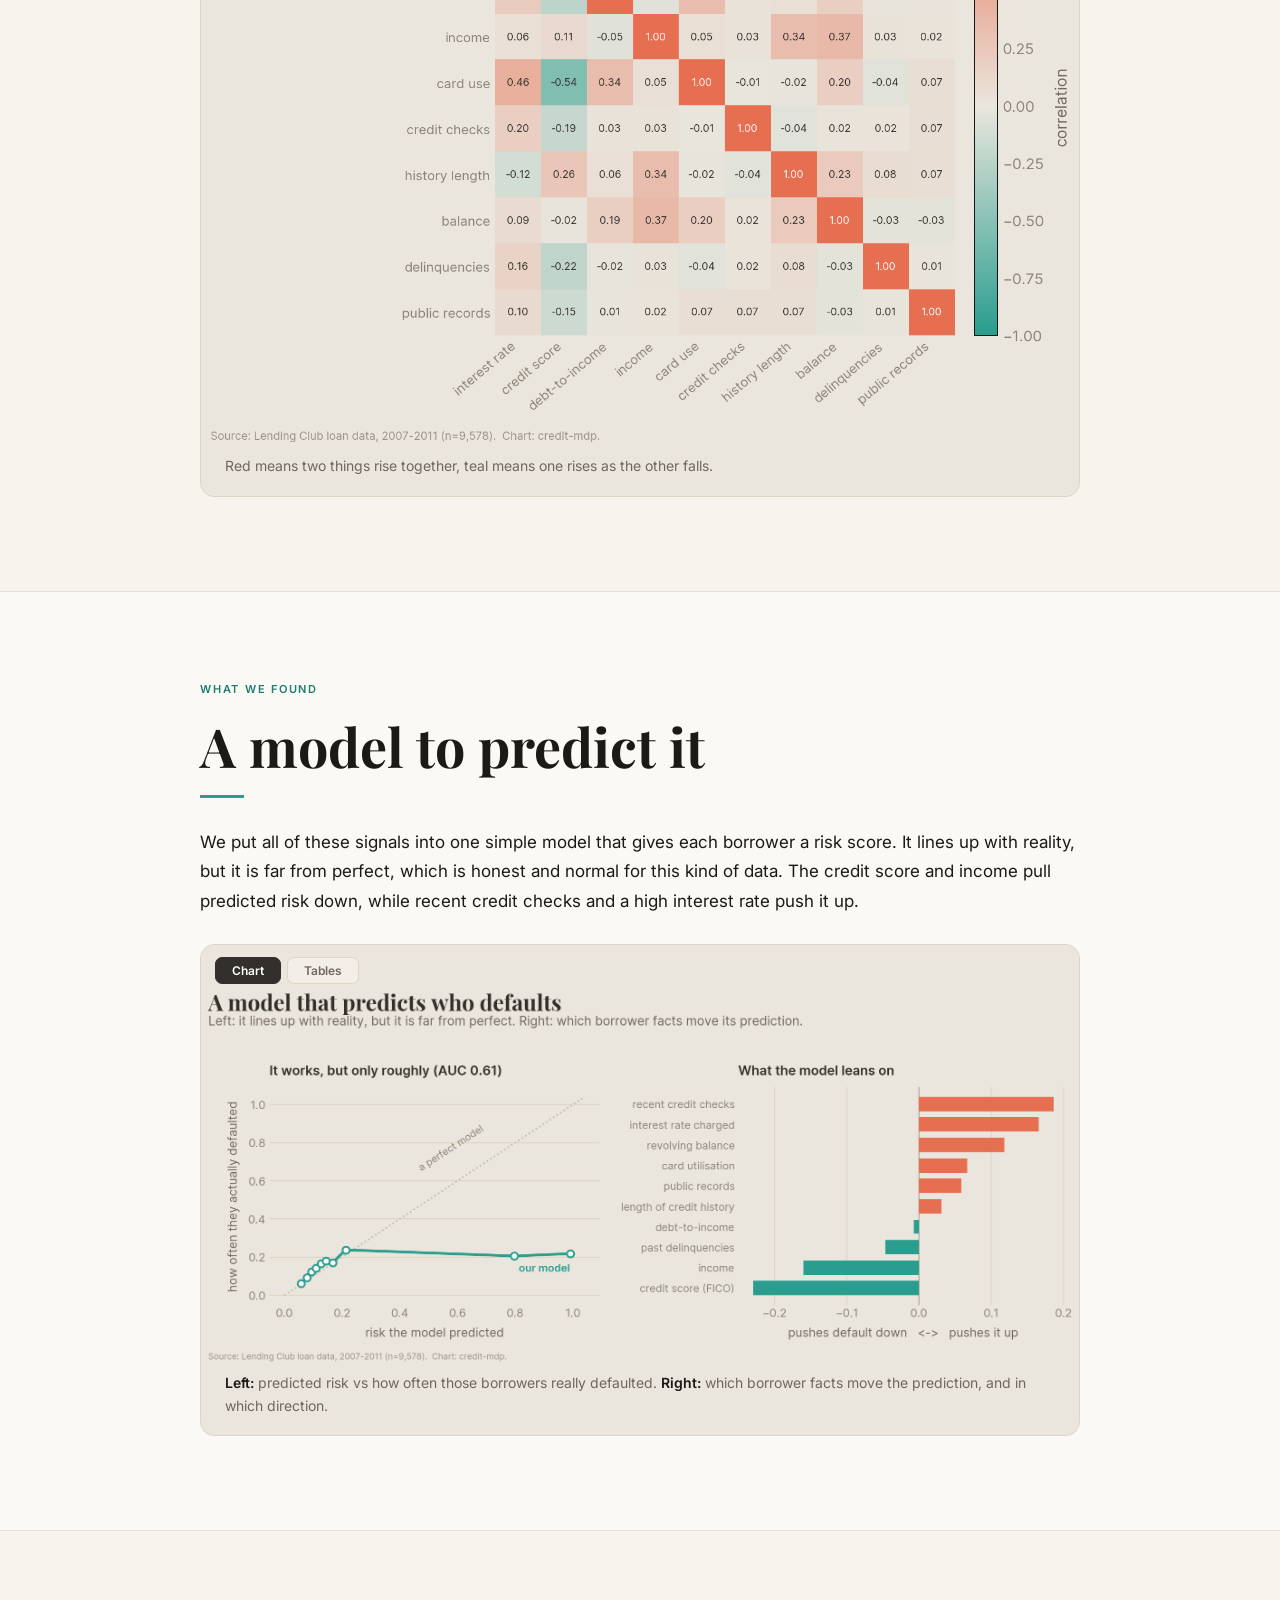
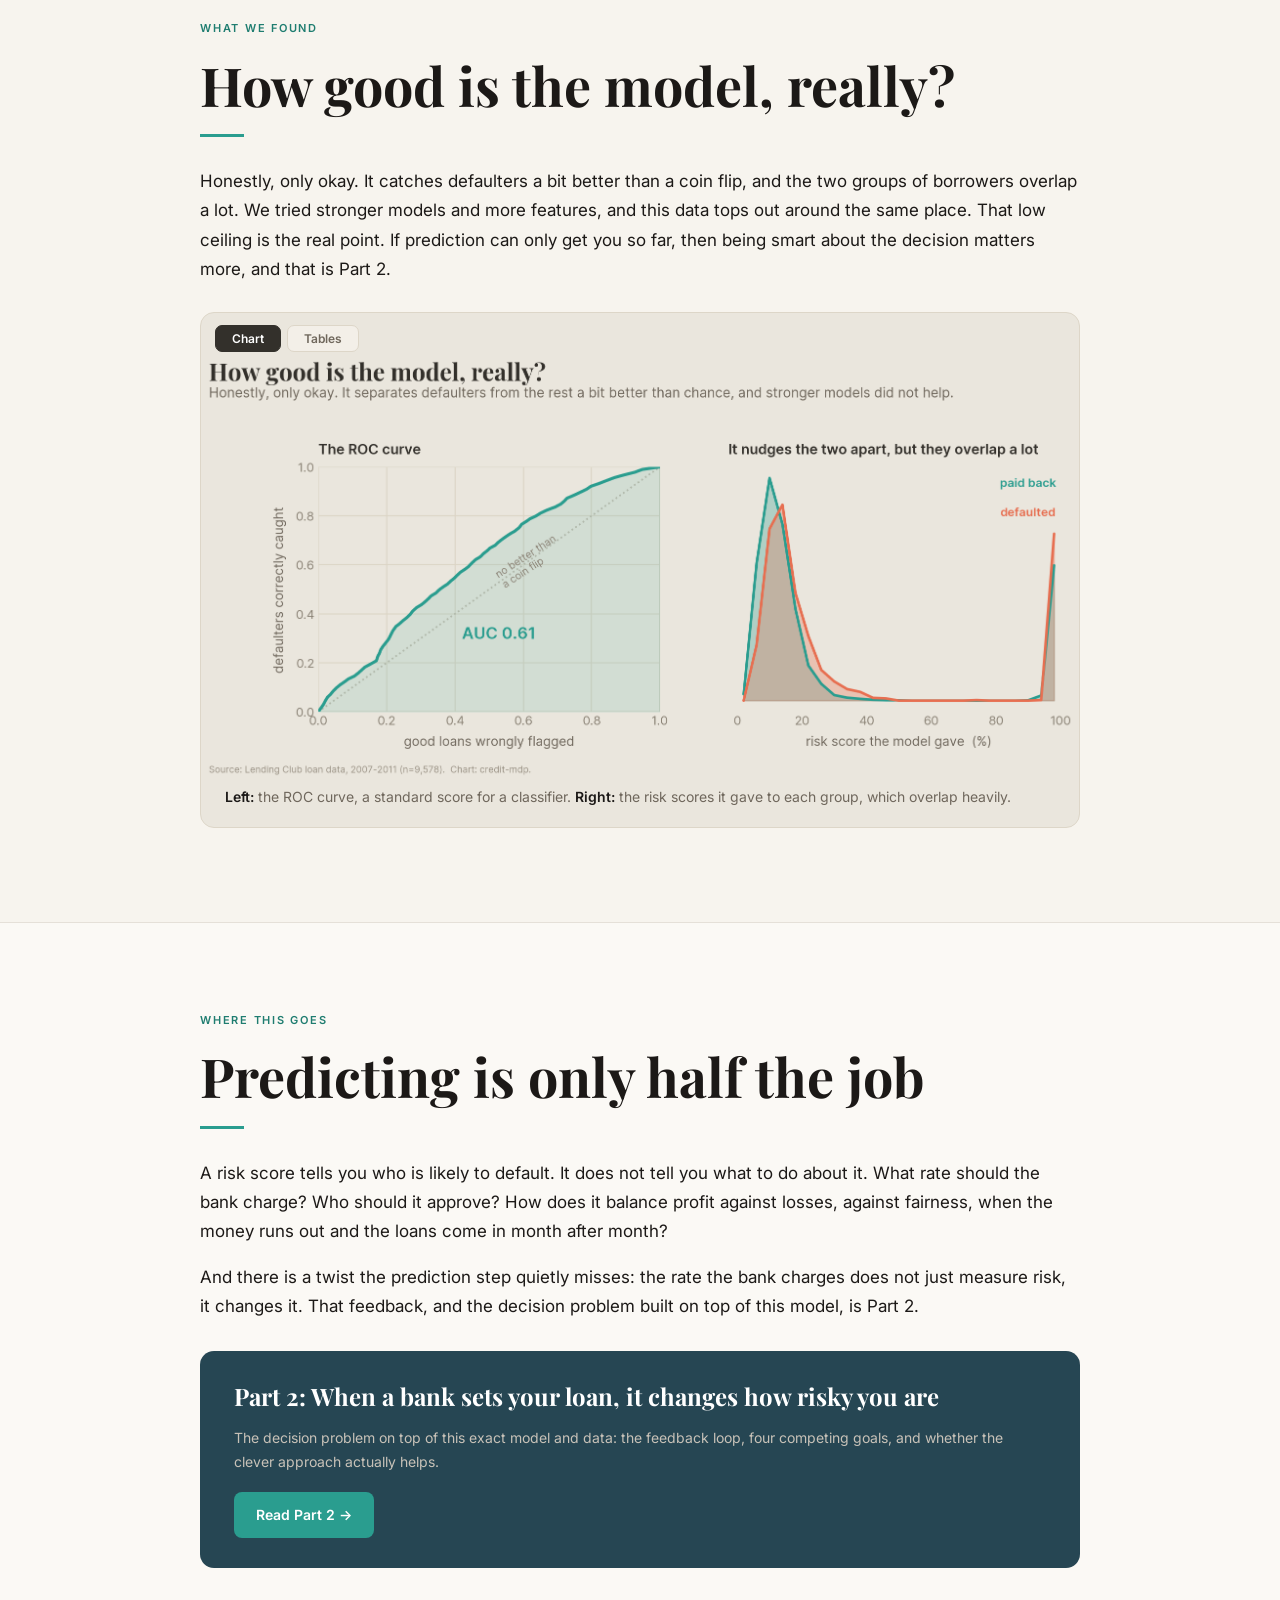
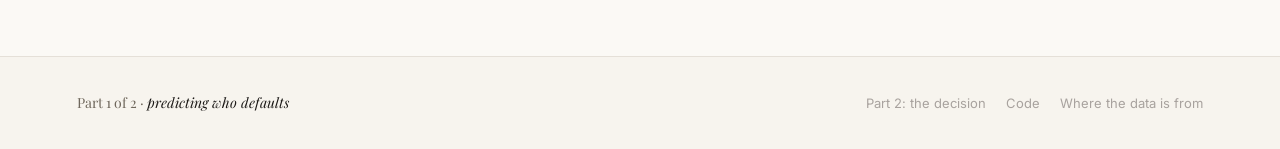
==== commit ed8148c0: "lendingclub source" ====
--- a/docs/part1.html
+++ b/docs/part1.html
@@ -3,7 +3,7 @@
 <head>
 <meta charset="utf-8" />
 <meta name="viewport" content="width=device-width, initial-scale=1" />
-<title>Part 1 — Can we predict who defaults?</title>
+<title>Part 1: Can we predict who defaults?</title>
 <link rel="preconnect" href="https://fonts.googleapis.com">
 <link rel="preconnect" href="https://fonts.gstatic.com" crossorigin>
 <link href="https://fonts.googleapis.com/css2?family=Playfair+Display:ital,wght@0,400;0,700;1,400;1,700&family=Inter:wght@300;400;500;600&display=swap" rel="stylesheet">
@@ -43,24 +43,6 @@
   </div>
 </section>
 
-<!-- DATA -->
-<section id="data">
-  <div class="fade">
-    <div class="eyebrow">The data</div>
-    <h2>Real loans, with the ending known</h2>
-    <div class="accent-line"></div>
-    <p>We use 9,578 Lending Club loans from 2007 to 2011. The useful thing is that
-    every one has finished, so we know whether it was paid back or charged off. That
-    lets us look back and ask what the borrowers who defaulted had in common. About
-    one in six of these loans went bad.</p>
-    <div class="chips">
-      <span class="chip"><span class="d" style="background:var(--teal)"></span><strong>9,578 finished loans</strong> (2007 to 2011)</span>
-      <span class="chip"><span class="d" style="background:var(--orange)"></span><strong>Interest rate and outcome</strong> both recorded</span>
-      <span class="chip"><span class="d" style="background:var(--violet)"></span><strong>Credit score, debt, income, purpose</strong> for each borrower</span>
-    </div>
-  </div>
-</section>
-
 <!-- WHO DEFAULTS -->
 <section id="who" class="alt">
   <div class="fade">
